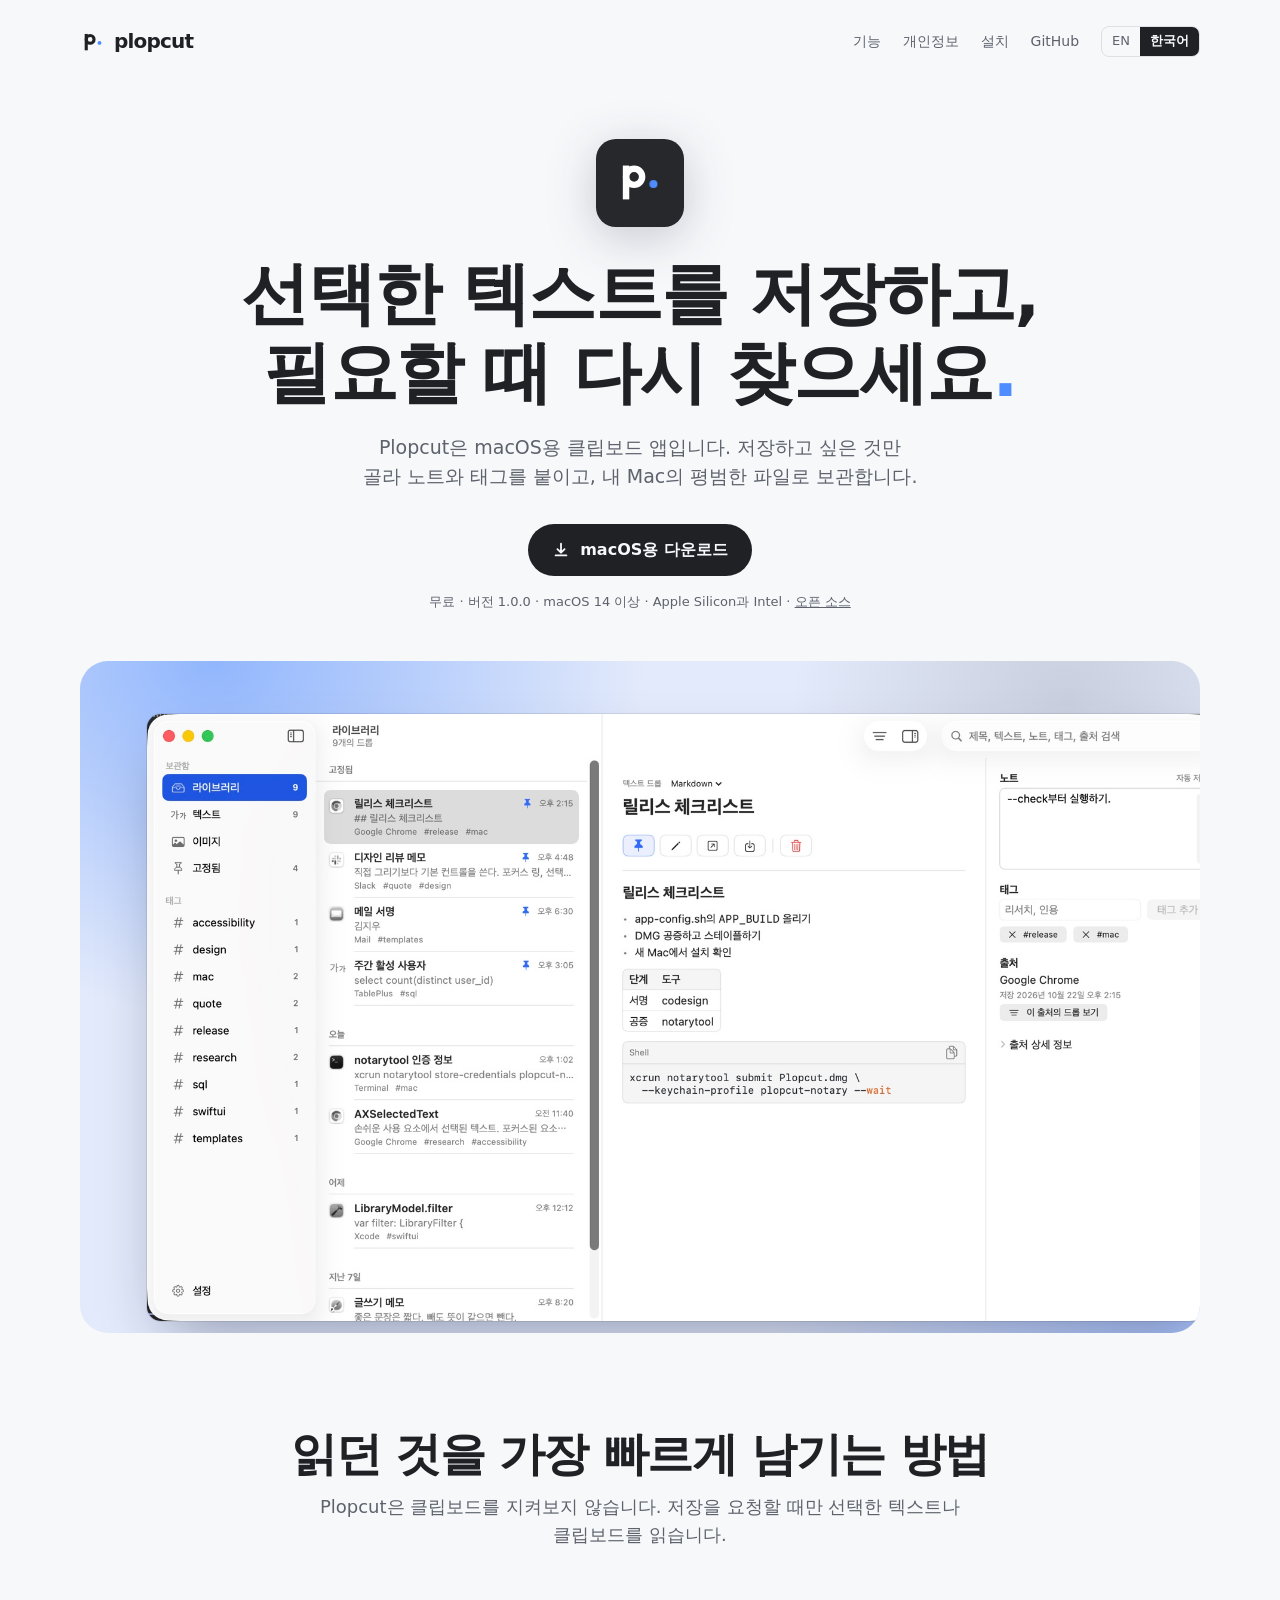
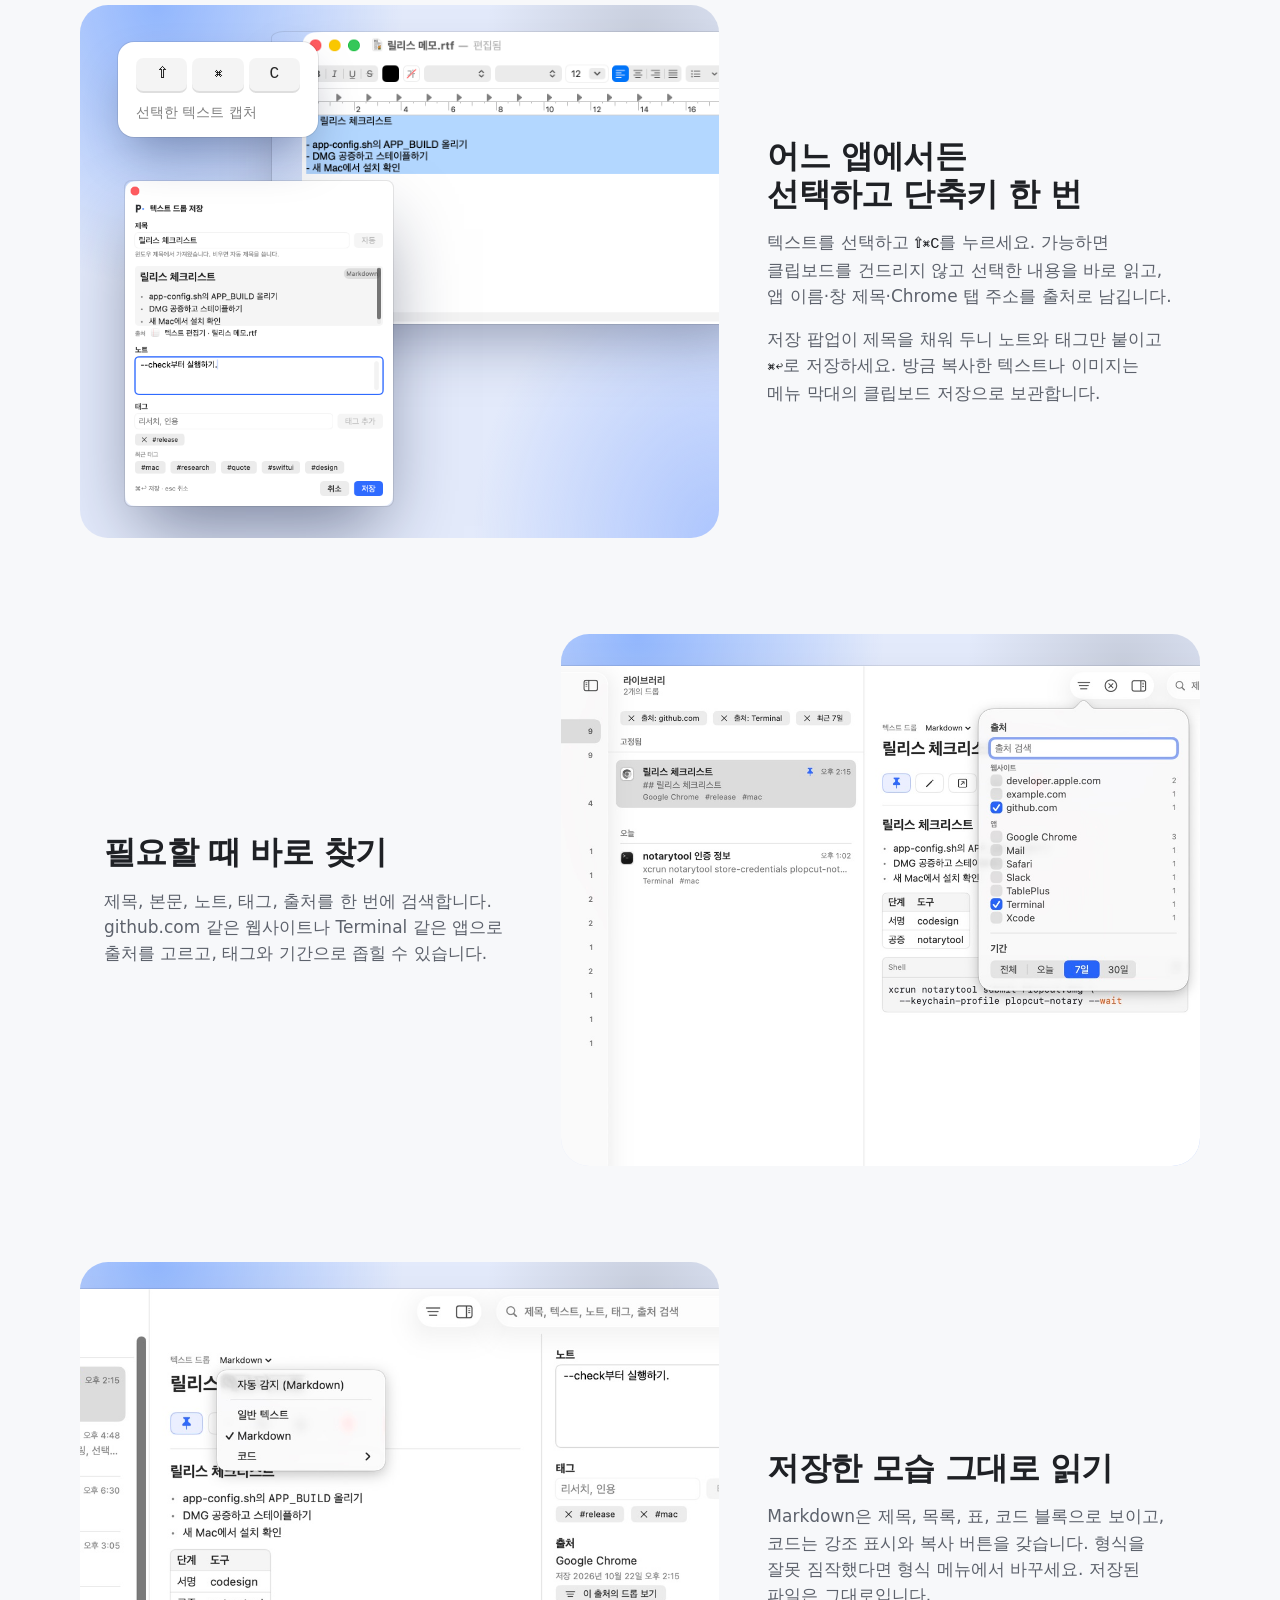
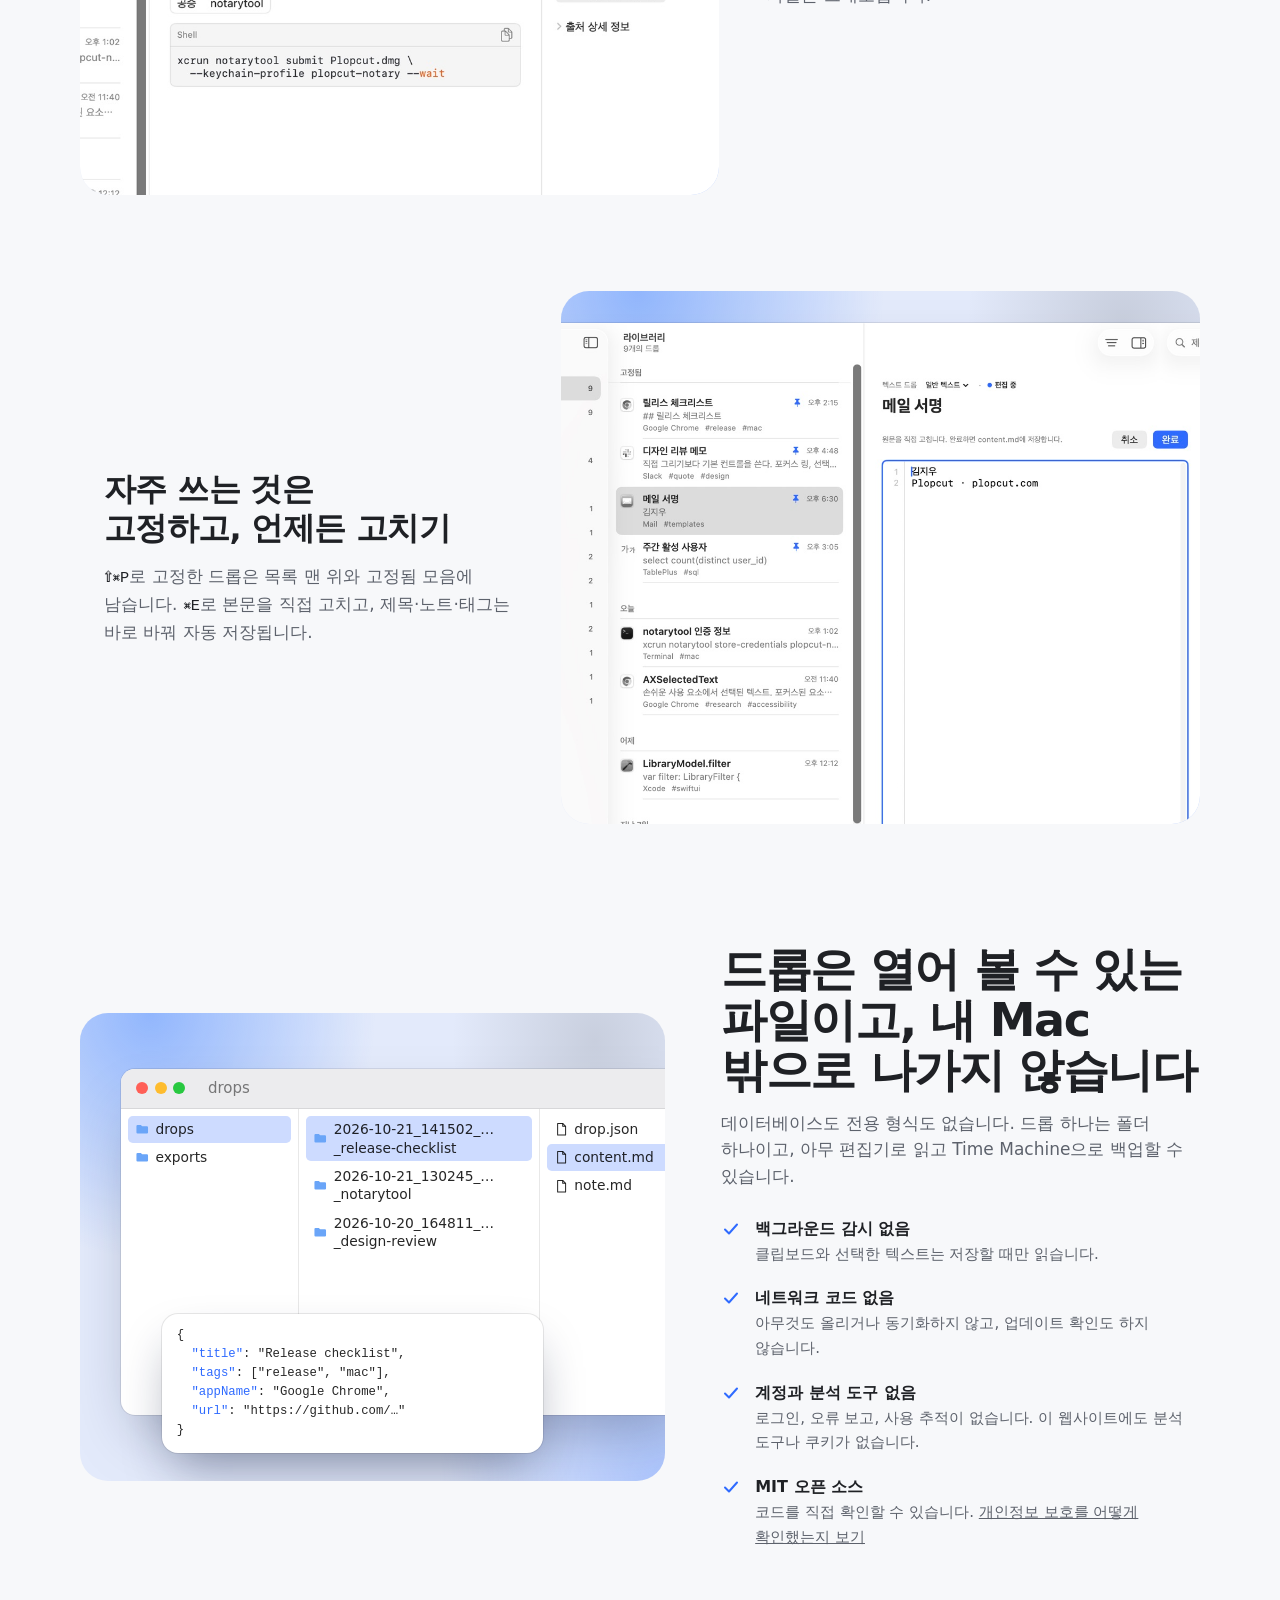
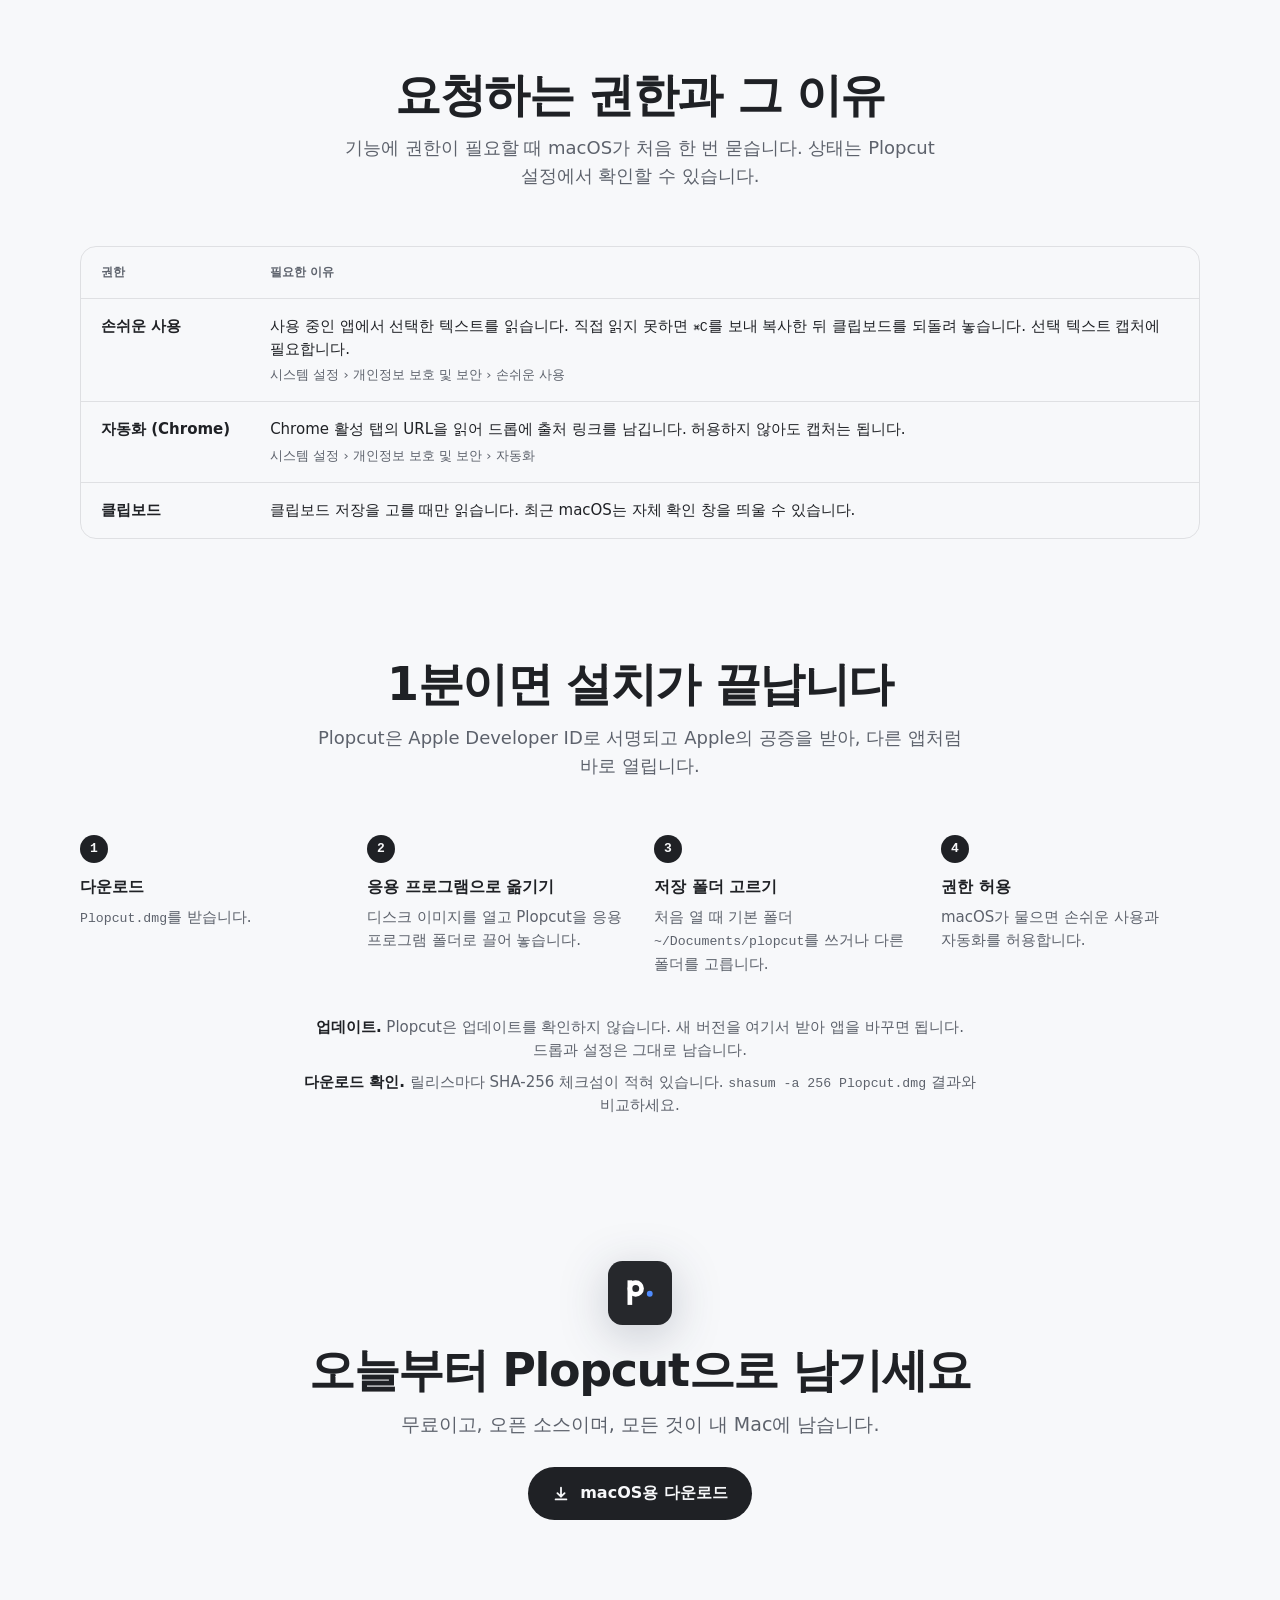
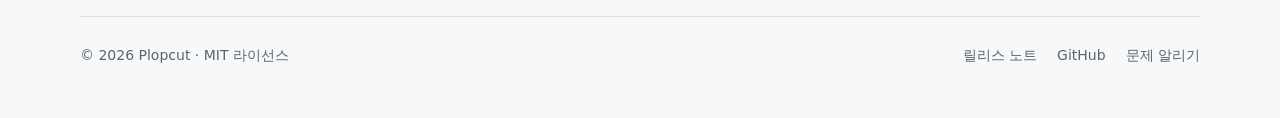
==== site/ko/index.html @ f56895b6 "feat: add the static download site in English and Korean (PLO-109) site/index.html (en) and site/ko/" ====
<!doctype html>
<html lang="ko">
<head>
<meta charset="utf-8">
<meta name="viewport" content="width=device-width, initial-scale=1, viewport-fit=cover">
<title>Plopcut — 선택한 텍스트를 저장하고, 필요할 때 다시 찾으세요</title>
<meta name="description" content="Plopcut은 macOS용 무료 오픈 소스 클립보드 앱입니다. 저장하고 싶은 것만 골라 노트와 태그를 붙이고, 내 Mac의 평범한 파일로 보관합니다.">
<meta name="color-scheme" content="light dark">
<link rel="canonical" href="https://plopcut.com/ko/">
<link rel="alternate" hreflang="en" href="https://plopcut.com/">
<link rel="alternate" hreflang="ko" href="https://plopcut.com/ko/">
<link rel="alternate" hreflang="x-default" href="https://plopcut.com/">
<link rel="icon" href="../assets/icon.svg" type="image/svg+xml">
<link rel="stylesheet" href="../assets/site.css">
</head>
<body>
<svg width="0" height="0" style="position:absolute" aria-hidden="true">
  <symbol id="mark" viewBox="0 0 100 100">
    <g transform="translate(-5 -6)">
      <path d="M23 25H35V88H23Z" fill="currentColor"/>
      <circle cx="44" cy="46" r="15" fill="none" stroke="currentColor" stroke-width="12"/>
      <circle cx="80" cy="59.5" r="7.5" fill="#4f8cff"/>
    </g>
  </symbol>
  <symbol id="mark-mono" viewBox="0 0 100 100">
    <g transform="translate(-5 -6)" fill="currentColor">
      <path d="M23 25H35V88H23Z"/>
      <circle cx="44" cy="46" r="15" fill="none" stroke="currentColor" stroke-width="12"/>
      <circle cx="80" cy="59.5" r="7.5"/>
    </g>
  </symbol>
  <symbol id="appicon" viewBox="0 0 100 100">
    <rect width="100" height="100" rx="22.5" fill="#26282c"/>
    <g transform="translate(19.5 18.6) scale(0.61) translate(-5 -6)">
      <path d="M23 25H35V88H23Z" fill="#fff"/>
      <circle cx="44" cy="46" r="15" fill="none" stroke="#fff" stroke-width="12"/>
      <circle cx="80" cy="59.5" r="7.5" fill="#4f8cff"/>
    </g>
  </symbol>
  <symbol id="check" viewBox="0 0 20 20"><path d="M4 10.5l4 4 8-9" fill="none" stroke="currentColor" stroke-width="2" stroke-linecap="round" stroke-linejoin="round"/></symbol>
  <symbol id="i-pin" viewBox="0 0 20 20"><path d="M7 2h6l-1 5 3 3H5l3-3-1-5zM10 10v8" fill="none" stroke="currentColor" stroke-width="1.7" stroke-linejoin="round" stroke-linecap="round"/></symbol>
  <symbol id="i-pin-fill" viewBox="0 0 20 20"><path d="M7 2h6l-1 5 3 3H5l3-3-1-5z" fill="currentColor"/><path d="M10 10v8" stroke="currentColor" stroke-width="1.7" stroke-linecap="round"/></symbol>
  <symbol id="i-pencil" viewBox="0 0 20 20"><path d="M13.5 3.5l3 3L7 16H4v-3z" fill="none" stroke="currentColor" stroke-width="1.6" stroke-linejoin="round"/></symbol>
  <symbol id="i-open" viewBox="0 0 20 20"><path d="M11 3h6v6M17 3l-8 8M14 12v4H4V6h4" fill="none" stroke="currentColor" stroke-width="1.6" stroke-linecap="round" stroke-linejoin="round"/></symbol>
  <symbol id="i-export" viewBox="0 0 20 20"><path d="M10 3v9M6 8l4 4 4-4M4 15h12" fill="none" stroke="currentColor" stroke-width="1.6" stroke-linecap="round" stroke-linejoin="round"/></symbol>
  <symbol id="i-trash" viewBox="0 0 20 20"><path d="M4 6h12M8 6V4h4v2M6 6l1 10h6l1-10" fill="none" stroke="currentColor" stroke-width="1.6" stroke-linecap="round" stroke-linejoin="round"/></symbol>
  <symbol id="i-folder" viewBox="0 0 20 20"><path d="M2 5.5A1.5 1.5 0 013.5 4H8l2 2h6.5A1.5 1.5 0 0118 7.5v7a1.5 1.5 0 01-1.5 1.5h-13A1.5 1.5 0 012 14.5z" fill="#6aa5f8"/></symbol>
  <symbol id="i-doc" viewBox="0 0 20 20"><path d="M5 2h7l4 4v12H5z" fill="none" stroke="currentColor" stroke-width="1.4" stroke-linejoin="round"/><path d="M12 2v4h4" fill="none" stroke="currentColor" stroke-width="1.4" stroke-linejoin="round"/></symbol>
</svg>

<div class="wrap">
  <header class="top">
    <a class="brand" href="#top" aria-label="Plopcut">
      <svg aria-hidden="true"><use href="#mark"/></svg>
      <span class="wordmark">plopcut</span>
    </a>
    <div class="nav">
      <a class="sec" href="#features">기능</a>
      <a class="sec" href="#privacy">개인정보</a>
      <a class="sec" href="#install">설치</a>
      <a href="https://github.com/chan-byeong/plopcut">GitHub</a>
      <nav class="lang" aria-label="언어"><a href="../" lang="en" hreflang="en">EN</a><a href="./" aria-current="page">한국어</a></nav>
    </div>
  </header>

  <main id="top">
    <div class="hero">
      <svg class="icon" viewBox="0 0 100 100" role="img" aria-label="Plopcut 앱 아이콘">
        <rect width="100" height="100" rx="22.5" fill="#26282c"/>
        <g transform="translate(19.5 18.6) scale(0.61) translate(-5 -6)">
          <path d="M23 25H35V88H23Z" fill="#fff"/>
          <circle cx="44" cy="46" r="15" fill="none" stroke="#fff" stroke-width="12"/>
          <circle class="dot" cx="80" cy="59.5" r="7.5" fill="#4f8cff"/>
        </g>
      </svg>
      <h1><span class="line">선택한 텍스트를 저장하고,</span><span class="line">필요할 때 다시 찾으세요<span class="dotmark">.</span></span></h1>
      <p class="lede">Plopcut은 macOS용 클립보드 앱입니다. 저장하고 싶은 것만 골라 노트와 태그를 붙이고, 내 Mac의 평범한 파일로 보관합니다.</p>
      <a class="btn" href="https://github.com/chan-byeong/plopcut/releases/latest/download/Plopcut.dmg">
        <svg viewBox="0 0 20 20" aria-hidden="true"><path d="M10 3v10m0 0l-4-4m4 4l4-4M4 16h12" fill="none" stroke="currentColor" stroke-width="2" stroke-linecap="round" stroke-linejoin="round"/></svg>
        <span>macOS용 다운로드</span>
      </a>
      <p class="meta">무료 · 버전 1.0.0 · macOS 14 이상 · Apple Silicon과 Intel · <a href="https://github.com/chan-byeong/plopcut">오픈 소스</a></p>
    </div>

    <div class="panel tall">
      <img class="shot hero-shot" src="../assets/img/lib-ko.jpg" alt="Plopcut 라이브러리 창: 사이드바의 모음과 태그, 고정된 드롭이 위에 있는 드롭 목록, 노트와 태그가 붙은 Markdown 드롭">
    </div>

    <section id="features">
      <div class="sec-head">
        <h2>읽던 것을 가장 빠르게 남기는 방법</h2>
        <p>Plopcut은 클립보드를 지켜보지 않습니다. 저장을 요청할 때만 선택한 텍스트나 클립보드를 읽습니다.</p>
      </div>

      <div class="feats">
        <article class="feat">
          <div class="panel media">
            <img class="shot s-textedit lone" src="../assets/img/textedit-ko.png" alt="텍스트 편집기에서 선택한 텍스트" loading="lazy" decoding="async">
            <img class="shot s-popup lone" src="../assets/img/popup-ko.png" alt="제목, Markdown 미리보기, 출처, 노트, 태그가 있는 텍스트 드롭 저장 팝업" loading="lazy" decoding="async">
            <div class="float f-keys" aria-hidden="true">
              <div class="keys"><span class="kbd">⇧</span><span class="kbd">⌘</span><span class="kbd">C</span></div>
              <span class="muted">선택한 텍스트 캡처</span>
            </div>
          </div>
          <div class="copy">
            <h3>어느 앱에서든 선택하고 단축키 한 번</h3>
            <p>텍스트를 선택하고 <kbd>⇧⌘C</kbd>를 누르세요. 가능하면 클립보드를 건드리지 않고 선택한 내용을 바로 읽고, 앱 이름·창 제목·Chrome 탭 주소를 출처로 남깁니다.</p>
            <p>저장 팝업이 제목을 채워 두니 노트와 태그만 붙이고 <kbd>⌘↩</kbd>로 저장하세요. 방금 복사한 텍스트나 이미지는 메뉴 막대의 클립보드 저장으로 보관합니다.</p>
          </div>
        </article>

        <article class="feat">
          <div class="panel media">
            <img class="shot s-filter" src="../assets/img/filter-ko.jpg" alt="github.com과 Terminal, 최근 7일로 걸러 낸 라이브러리와 열린 출처 필터" loading="lazy" decoding="async">
          </div>
          <div class="copy">
            <h3>필요할 때 바로 찾기</h3>
            <p>제목, 본문, 노트, 태그, 출처를 한 번에 검색합니다. github.com 같은 웹사이트나 Terminal 같은 앱으로 출처를 고르고, 태그와 기간으로 좁힐 수 있습니다.</p>
          </div>
        </article>

        <article class="feat">
          <div class="panel media">
            <img class="shot s-fmt" src="../assets/img/fmt-ko.jpg" alt="목록, 표, 코드 블록이 있는 Markdown 드롭과 열린 형식 메뉴" loading="lazy" decoding="async">
          </div>
          <div class="copy">
            <h3>저장한 모습 그대로 읽기</h3>
            <p>Markdown은 제목, 목록, 표, 코드 블록으로 보이고, 코드는 강조 표시와 복사 버튼을 갖습니다. 형식을 잘못 짐작했다면 형식 메뉴에서 바꾸세요. 저장된 파일은 그대로입니다.</p>
          </div>
        </article>

        <article class="feat">
          <div class="panel media">
            <img class="shot s-edit" src="../assets/img/edit-ko.jpg" alt="목록 맨 위의 고정된 드롭과 편집 중인 드롭" loading="lazy" decoding="async">
          </div>
          <div class="copy">
            <h3>자주 쓰는 것은 고정하고, 언제든 고치기</h3>
            <p><kbd>⇧⌘P</kbd>로 고정한 드롭은 목록 맨 위와 고정됨 모음에 남습니다. <kbd>⌘E</kbd>로 본문을 직접 고치고, 제목·노트·태그는 바로 바꿔 자동 저장됩니다.</p>
          </div>
        </article>
      </div>
    </section>

    <section id="privacy">
      <div class="split">
        <div class="panel square" role="img" aria-label="A drop folder in Finder with drop.json, content.md, and note.md">
          <div class="win finder">
            <div class="bar"><span class="lights"><i></i><i></i><i></i></span><span class="muted" style="margin-left:1em">drops</span></div>
            <div class="cols">
              <div><div class="f sel"><svg><use href="#i-folder"/></svg><span class="ell">drops</span></div><div class="f"><svg><use href="#i-folder"/></svg>exports</div></div>
              <div><div class="f sel"><svg><use href="#i-folder"/></svg><span class="ell">2026-10-21_141502_…_release-checklist</span></div><div class="f"><svg><use href="#i-folder"/></svg><span class="ell">2026-10-21_130245_…_notarytool</span></div><div class="f"><svg><use href="#i-folder"/></svg><span class="ell">2026-10-20_164811_…_design-review</span></div></div>
              <div><div class="f"><svg><use href="#i-doc"/></svg>drop.json</div><div class="f sel"><svg><use href="#i-doc"/></svg>content.md</div><div class="f"><svg><use href="#i-doc"/></svg>note.md</div></div>
            </div>
          </div>
          <div class="float f-json">{
  <span class="j-k">"title"</span>: "Release checklist",
  <span class="j-k">"tags"</span>: ["release", "mac"],
  <span class="j-k">"appName"</span>: "Google Chrome",
  <span class="j-k">"url"</span>: "https://github.com/…"
}</div>
        </div>
        <div>
          <h2>드롭은 열어 볼 수 있는 파일이고, 내 Mac 밖으로 나가지 않습니다</h2>
          <p style="color:var(--muted);margin:0;font-size:17px">데이터베이스도 전용 형식도 없습니다. 드롭 하나는 폴더 하나이고, 아무 편집기로 읽고 Time Machine으로 백업할 수 있습니다.</p>
          <ul class="checks">
            <li><svg aria-hidden="true"><use href="#check"/></svg><div><b>백그라운드 감시 없음</b><span>클립보드와 선택한 텍스트는 저장할 때만 읽습니다.</span></div></li>
            <li><svg aria-hidden="true"><use href="#check"/></svg><div><b>네트워크 코드 없음</b><span>아무것도 올리거나 동기화하지 않고, 업데이트 확인도 하지 않습니다.</span></div></li>
            <li><svg aria-hidden="true"><use href="#check"/></svg><div><b>계정과 분석 도구 없음</b><span>로그인, 오류 보고, 사용 추적이 없습니다. 이 웹사이트에도 분석 도구나 쿠키가 없습니다.</span></div></li>
            <li><svg aria-hidden="true"><use href="#check"/></svg><div><b>MIT 오픈 소스</b><span>코드를 직접 확인할 수 있습니다. <a href="https://github.com/chan-byeong/plopcut/blob/swift/main/docs/privacy.md">개인정보 보호를 어떻게 확인했는지 보기</a></span></div></li>
          </ul>
        </div>
      </div>
    </section>

    <section id="permissions">
      <div class="sec-head">
        <h2>요청하는 권한과 그 이유</h2>
        <p>기능에 권한이 필요할 때 macOS가 처음 한 번 묻습니다. 상태는 Plopcut 설정에서 확인할 수 있습니다.</p>
      </div>
      <div class="table-wrap">
        <table>
          <thead><tr><th>권한</th><th>필요한 이유</th></tr></thead>
          <tbody>
            <tr><td>손쉬운 사용</td><td><span>사용 중인 앱에서 선택한 텍스트를 읽습니다. 직접 읽지 못하면 <code>⌘C</code>를 보내 복사한 뒤 클립보드를 되돌려 놓습니다. 선택 텍스트 캡처에 필요합니다.</span><div class="where">시스템 설정 › 개인정보 보호 및 보안 › 손쉬운 사용</div></td></tr>
            <tr><td>자동화 (Chrome)</td><td><span>Chrome 활성 탭의 URL을 읽어 드롭에 출처 링크를 남깁니다. 허용하지 않아도 캡처는 됩니다.</span><div class="where">시스템 설정 › 개인정보 보호 및 보안 › 자동화</div></td></tr>
            <tr><td>클립보드</td><td>클립보드 저장을 고를 때만 읽습니다. 최근 macOS는 자체 확인 창을 띄울 수 있습니다.</td></tr>
          </tbody>
        </table>
      </div>
    </section>

    <section id="install">
      <div class="sec-head">
        <h2>1분이면 설치가 끝납니다</h2>
        <p>Plopcut은 Apple Developer ID로 서명되고 Apple의 공증을 받아, 다른 앱처럼 바로 열립니다.</p>
      </div>
      <ol class="steps">
        <li><b>다운로드</b><span><code>Plopcut.dmg</code>를 받습니다.</span></li>
        <li><b>응용 프로그램으로 옮기기</b><span>디스크 이미지를 열고 Plopcut을 응용 프로그램 폴더로 끌어 놓습니다.</span></li>
        <li><b>저장 폴더 고르기</b><span>처음 열 때 기본 폴더 <code>~/Documents/plopcut</code>를 쓰거나 다른 폴더를 고릅니다.</span></li>
        <li><b>권한 허용</b><span>macOS가 물으면 손쉬운 사용과 자동화를 허용합니다.</span></li>
      </ol>
      <div class="note">
        <div><b>업데이트.</b> <span>Plopcut은 업데이트를 확인하지 않습니다. 새 버전을 여기서 받아 앱을 바꾸면 됩니다. 드롭과 설정은 그대로 남습니다.</span></div>
        <div><b>다운로드 확인.</b> <span>릴리스마다 SHA-256 체크섬이 적혀 있습니다. <code>shasum -a 256 Plopcut.dmg</code> 결과와 비교하세요.</span></div>
      </div>
    </section>

    <div class="closing">
      <svg class="icon" aria-hidden="true"><use href="#appicon"/></svg>
      <h2>오늘부터 Plopcut으로 남기세요</h2>
      <p class="lede" style="margin-bottom:28px">무료이고, 오픈 소스이며, 모든 것이 내 Mac에 남습니다.</p>
      <a class="btn" href="https://github.com/chan-byeong/plopcut/releases/latest/download/Plopcut.dmg">
        <svg viewBox="0 0 20 20" aria-hidden="true"><path d="M10 3v10m0 0l-4-4m4 4l4-4M4 16h12" fill="none" stroke="currentColor" stroke-width="2" stroke-linecap="round" stroke-linejoin="round"/></svg>
        <span>macOS용 다운로드</span>
      </a>
    </div>
  </main>

  <footer>
    <div class="row2">
      <span>© 2026 Plopcut · <span>MIT 라이선스</span></span>
      <nav>
        <a href="https://github.com/chan-byeong/plopcut/releases">릴리스 노트</a>
        <a href="https://github.com/chan-byeong/plopcut">GitHub</a>
        <a href="https://github.com/chan-byeong/plopcut/issues">문제 알리기</a>
      </nav>
    </div>
  </footer>
</div>
</body>
</html>
---- site/assets/site.css ----
/* Layout: centered hero over a full Library window; then feature blocks in the Codex pattern
   (heading + short copy, then a wide gradient panel with a cropped UI and one floating card). */
:root {
  --bg: #f7f8fa;
  --ink: #1f2125;
  --muted: #5d626c;
  --line: rgba(31, 33, 37, 0.11);
  --accent: #2f6bff;
  --on-accent: #ffffff;
  --dot: #4f8cff;
  /* gradient panels */
  --panel: #e3eafb;
  --g1: rgba(79, 140, 255, 0.55);
  --g2: rgba(150, 182, 255, 0.7);
  --g3: rgba(38, 40, 44, 0.14);
  /* app UI inside panels (macOS light) */
  --win: #ffffff;
  --win-side: #f2f3f5;
  --win-bar: #ececee;
  --win-line: rgba(0, 0, 0, 0.09);
  --ui-ink: rgba(0, 0, 0, 0.85);
  --ui-muted: rgba(0, 0, 0, 0.5);
  --well: rgba(0, 0, 0, 0.045);
  --hl: rgba(47, 107, 255, 0.24);
  --font: -apple-system, BlinkMacSystemFont, "SF Pro Text", "Apple SD Gothic Neo", system-ui, sans-serif;
  --mono: ui-monospace, "SF Mono", Menlo, monospace;
}
@media (prefers-color-scheme: dark) {
  :root:not([data-theme="light"]) {
    --bg: #111215; --ink: #f2f3f5; --muted: #9ba0aa; --line: rgba(255, 255, 255, 0.1);
    --accent: #4f8cff; --on-accent: #0c1424; --dot: #4f8cff;
    --panel: #151a24; --g1: rgba(47, 107, 255, 0.5); --g2: rgba(79, 140, 255, 0.22); --g3: rgba(255, 255, 255, 0.05);
    --win: #232529; --win-side: #1c1e21; --win-bar: #2a2c30; --win-line: rgba(255, 255, 255, 0.09);
    --ui-ink: rgba(255, 255, 255, 0.88); --ui-muted: rgba(255, 255, 255, 0.52); --well: rgba(255, 255, 255, 0.05); --hl: rgba(79, 140, 255, 0.35);
    color-scheme: dark;
  }
}
:root[data-theme="dark"] {
  --bg: #111215; --ink: #f2f3f5; --muted: #9ba0aa; --line: rgba(255, 255, 255, 0.1);
  --accent: #4f8cff; --on-accent: #0c1424; --dot: #4f8cff;
  --panel: #151a24; --g1: rgba(47, 107, 255, 0.5); --g2: rgba(79, 140, 255, 0.22); --g3: rgba(255, 255, 255, 0.05);
  --win: #232529; --win-side: #1c1e21; --win-bar: #2a2c30; --win-line: rgba(255, 255, 255, 0.09);
  --ui-ink: rgba(255, 255, 255, 0.88); --ui-muted: rgba(255, 255, 255, 0.52); --well: rgba(255, 255, 255, 0.05); --hl: rgba(79, 140, 255, 0.35);
  color-scheme: dark;
}

body { background: var(--bg); color: var(--ink); font-family: var(--font); font-size: 16px; line-height: 1.55; -webkit-font-smoothing: antialiased; }
:root:lang(ko) body { word-break: keep-all; }
a { color: inherit; }
:focus-visible { outline: 2px solid var(--accent); outline-offset: 2px; border-radius: 4px; }
.wrap {
  max-width: 1120px; margin: 0 auto;
  padding-left: max(16px, env(safe-area-inset-left, 0px));
  padding-right: max(16px, env(safe-area-inset-right, 0px));
}

/* Header */
.top { display: flex; align-items: center; justify-content: space-between; gap: 16px; padding-block: 18px; }
.brand { display: flex; align-items: center; gap: 8px; text-decoration: none; }
.brand svg { width: 26px; height: 26px; color: var(--ink); }
.wordmark { font-weight: 600; font-size: 20px; letter-spacing: -0.04em; }
.nav { display: flex; align-items: center; gap: 22px; font-size: 14px; color: var(--muted); }
.nav a { text-decoration: none; }
.nav a:hover { color: var(--ink); }
.lang { display: flex; border: 1px solid var(--line); border-radius: 8px; overflow: hidden; }
.lang a { font-size: 13px; color: var(--muted); padding: 4px 10px; }
.lang a[aria-current="page"] { background: var(--ink); color: var(--bg); font-weight: 600; }
@media (max-width: 720px) { .nav .sec { display: none; } }

/* Hero */
.hero { text-align: center; padding-block: 64px 48px; display: grid; justify-items: center; }
.icon { width: 88px; height: 88px; margin-bottom: 28px; filter: drop-shadow(0 10px 24px rgba(20, 30, 60, 0.22)); }
.icon .dot { animation: drop 460ms cubic-bezier(.3, 1.45, .5, 1) 300ms both; transform-box: fill-box; transform-origin: center; }
@keyframes drop { from { transform: translateY(-280%); } to { transform: none; } }
@media (prefers-reduced-motion: reduce) { .icon .dot { animation: none; } }
h1 { font-size: clamp(36px, 6vw, 68px); line-height: 1.06; letter-spacing: -0.035em; font-weight: 700; margin: 0 0 20px; }
h1 .line { display: block; }
:root:lang(ko) h1 { letter-spacing: -0.025em; line-height: 1.16; }
h1 .dotmark { color: var(--dot); }
.lede { font-size: 19px; color: var(--muted); max-width: 32em; margin: 0 0 32px; text-wrap: balance; }
.btn {
  display: inline-flex; align-items: center; gap: 10px; text-decoration: none;
  background: var(--ink); color: var(--bg); font-weight: 600; font-size: 16px; padding: 14px 24px; border-radius: 999px;
}
.btn:hover { opacity: 0.88; }
.btn svg { width: 18px; height: 18px; }
.meta { margin: 16px 0 0; font-size: 13px; color: var(--muted); font-variant-numeric: tabular-nums; }
.meta a { color: var(--muted); }

/* Gradient panel that frames each UI crop */
.panel {
  position: relative; overflow: hidden; border-radius: 28px; aspect-ratio: 16 / 9; width: 100%;
  background-color: var(--panel);
  background-image:
    radial-gradient(55% 75% at 12% 0%, var(--g1), transparent 70%),
    radial-gradient(55% 80% at 100% 100%, var(--g2), transparent 70%),
    radial-gradient(35% 55% at 88% 6%, var(--g3), transparent 70%);
  font-size: clamp(11px, 1.35vw, 15px); line-height: 1.35; color: var(--ui-ink); text-align: left;
}
.panel.tall { aspect-ratio: 16 / 9.6; }
.win {
  position: absolute; background: var(--win); border-radius: 14px; overflow: hidden;
  box-shadow: 0 0 0 1px var(--win-line), 0 30px 60px -20px rgba(15, 25, 60, 0.35);
}
.float {
  position: absolute; background: var(--win); border-radius: 16px; padding: 1.1em 1.25em;
  box-shadow: 0 0 0 1px var(--win-line), 0 24px 50px -12px rgba(15, 25, 60, 0.4);
}
.bar { display: flex; align-items: center; gap: 0.5em; height: 2.6em; padding: 0 1em; background: var(--win-bar); border-bottom: 1px solid var(--win-line); }
.lights { display: flex; gap: 0.45em; }
.lights i { width: 0.8em; height: 0.8em; border-radius: 50%; background: #ff5f57; }
.lights i:nth-child(2) { background: #febc2e; }
.lights i:nth-child(3) { background: #28c840; }
.muted { color: var(--ui-muted); }
.mono { font-family: var(--mono); }
.kbd { display: inline-grid; place-items: center; min-width: 2.2em; height: 2.2em; padding: 0 0.5em; border-radius: 0.45em; background: var(--well); box-shadow: inset 0 -2px 0 var(--win-line); font-family: var(--mono); font-weight: 500; font-size: 1.15em; }
:root[data-theme="dark"] .ell { white-space: nowrap; overflow: hidden; text-overflow: ellipsis; }

/* Real screenshots inside the panels. Region captures keep a sliver of desktop at the window corners,
   so the image gets the window's own corner radius. */
.shot { position: absolute; display: block; max-width: none; height: auto; border-radius: 1.3% / 2.3%;
  box-shadow: 0 0 0 1px var(--win-line), 0 30px 60px -20px rgba(15, 25, 60, 0.4); }
.shot.lone { border-radius: 2.4% / 2%; }
.hero-shot { left: 6%; top: 8%; width: 96%; }

/* Sections */
section { padding-block: 96px 24px; }
.sec-head { text-align: center; display: grid; justify-items: center; margin-bottom: 56px; }
h2 { font-size: clamp(30px, 4vw, 46px); line-height: 1.1; letter-spacing: -0.03em; margin: 0 0 14px; text-wrap: balance; }
.sec-head p { color: var(--muted); max-width: 36em; margin: 0; font-size: 18px; }

/* Feature rows alternate image | text and text | image. */
.feats { display: grid; gap: 96px; }
.feat { display: grid; grid-template-columns: minmax(0, 7fr) minmax(0, 5fr); gap: 24px; align-items: center; }
.feat:nth-child(even) { grid-template-columns: minmax(0, 5fr) minmax(0, 7fr); }
.feat:nth-child(even) .media { order: 2; }
.feat .copy { display: grid; gap: 16px; padding-inline: 24px; }
.feat h3 { font-size: clamp(24px, 2.6vw, 32px); line-height: 1.2; letter-spacing: -0.02em; margin: 0; text-wrap: balance; }
.feat p { margin: 0; color: var(--muted); font-size: 17px; }
.feat p kbd { font-family: var(--mono); font-size: 0.9em; color: var(--ink); }
.media { aspect-ratio: 6 / 5; }
.f-keys { left: 6%; top: 7%; display: grid; gap: 0.7em; justify-items: start; font-size: clamp(11px, 1.2vw, 14px); }
.f-keys .keys { display: flex; gap: 0.35em; }
.s-textedit { left: 30%; top: 5%; width: 78%; }
.s-popup { left: 7%; top: 33%; width: 42%; box-shadow: 0 0 0 1px var(--win-line), 0 34px 70px -14px rgba(15, 25, 60, 0.5); }
.s-filter { left: -16%; top: 6%; width: 150%; }
.s-fmt { left: -62%; top: 5%; width: 172%; }
.s-edit { left: -16%; top: 6%; width: 150%; }

/* Files + privacy */
.split { display: grid; grid-template-columns: minmax(0, 1.1fr) minmax(0, 0.9fr); gap: 56px; align-items: center; }
.panel.square { aspect-ratio: 5 / 4; }
.finder { left: 7%; top: 12%; right: -6%; bottom: 14%; display: grid; grid-template-rows: auto 1fr; }
.cols { display: grid; grid-template-columns: 1fr 1.35fr 0.9fr; font-size: 0.92em; min-height: 0; }
.cols > div { border-right: 1px solid var(--win-line); padding: 0.5em; display: grid; gap: 0.1em; align-content: start; min-width: 0; }
.cols .f { padding: 0.3em 0.5em; border-radius: 0.35em; display: flex; gap: 0.45em; align-items: center; }
.cols .f.sel { background: var(--hl); }
.cols svg { width: 1.05em; height: 1.05em; flex: none; }
.f-json { left: 14%; bottom: 6%; width: 60%; font-family: var(--mono); font-size: 0.82em; line-height: 1.55; white-space: pre; padding: 1em 1.2em; overflow: hidden; }
.j-k { color: var(--accent); }
.checks { list-style: none; margin: 28px 0 0; padding: 0; display: grid; gap: 20px; }
.checks li { display: grid; grid-template-columns: 22px 1fr; gap: 12px; }
.checks svg { width: 20px; height: 20px; margin-top: 2px; color: var(--accent); }
.checks b { display: block; }
.checks span { color: var(--muted); font-size: 15px; }
.split h2 { text-align: left; }

/* Permissions + install */
.table-wrap { overflow-x: auto; border: 1px solid var(--line); border-radius: 16px; }
table { border-collapse: collapse; width: 100%; min-width: 620px; font-size: 15px; }
th, td { text-align: left; vertical-align: top; padding: 16px 20px; border-bottom: 1px solid var(--line); }
tr:last-child td { border-bottom: 0; }
th { font-size: 12px; font-weight: 600; color: var(--muted); }
td:first-child { font-weight: 600; white-space: nowrap; }
td .where { font-size: 13px; color: var(--muted); margin-top: 4px; }
td code, .steps code, .note code { font-family: var(--mono); font-size: 0.88em; }
.steps { counter-reset: s; list-style: none; padding: 0; margin: 0; display: grid; grid-template-columns: repeat(4, minmax(0, 1fr)); gap: 28px; }
.steps li { counter-increment: s; display: grid; gap: 6px; align-content: start; }
.steps li::before { content: counter(s); font-family: var(--mono); font-size: 13px; font-weight: 600; width: 28px; height: 28px; border-radius: 50%; display: grid; place-items: center; background: var(--ink); color: var(--bg); margin-bottom: 6px; }
.steps span { color: var(--muted); font-size: 15px; }
.note { margin: 40px auto 0; display: grid; gap: 8px; color: var(--muted); font-size: 15px; max-width: 46em; text-align: center; }
.note b { color: var(--ink); }

.closing { text-align: center; padding-block: 120px 96px; display: grid; justify-items: center; }
.closing svg.icon { width: 64px; height: 64px; margin-bottom: 20px; }

footer { border-top: 1px solid var(--line); padding-block: 28px 44px; font-size: 14px; color: var(--muted); }
footer .row2 { display: flex; flex-wrap: wrap; justify-content: space-between; gap: 16px; align-items: center; }
footer nav { display: flex; flex-wrap: wrap; gap: 8px 20px; }
footer a { text-decoration: none; }
footer a:hover { color: var(--ink); text-decoration: underline; }

@media (max-width: 880px) {
  .feat, .feat:nth-child(even), .split { grid-template-columns: 1fr; }
  .feat:nth-child(even) .media { order: 0; }
  .feat { gap: 8px; }
  .feat .copy { padding-inline: 4px; }
  .split { gap: 32px; }
  .steps { grid-template-columns: repeat(2, minmax(0, 1fr)); }
}
@media (max-width: 640px) {
  .hero { padding-block: 32px 32px; }
  section { padding-block: 72px 16px; }
  .feats { gap: 64px; }
  .panel, .panel.tall, .panel.square { border-radius: 20px; font-size: 12px; }
  .panel.tall { aspect-ratio: 4 / 3; }
  .hero-shot { left: 5%; width: 150%; }
  .media { aspect-ratio: 1 / 1; }
  .s-textedit { left: 18%; width: 100%; }
  .s-popup { left: 5%; top: 30%; width: 58%; }
  .f-keys { display: none; }
  .finder { right: -45%; }
  .f-json { left: 8%; width: 84%; }
  .steps { grid-template-columns: 1fr; }
}
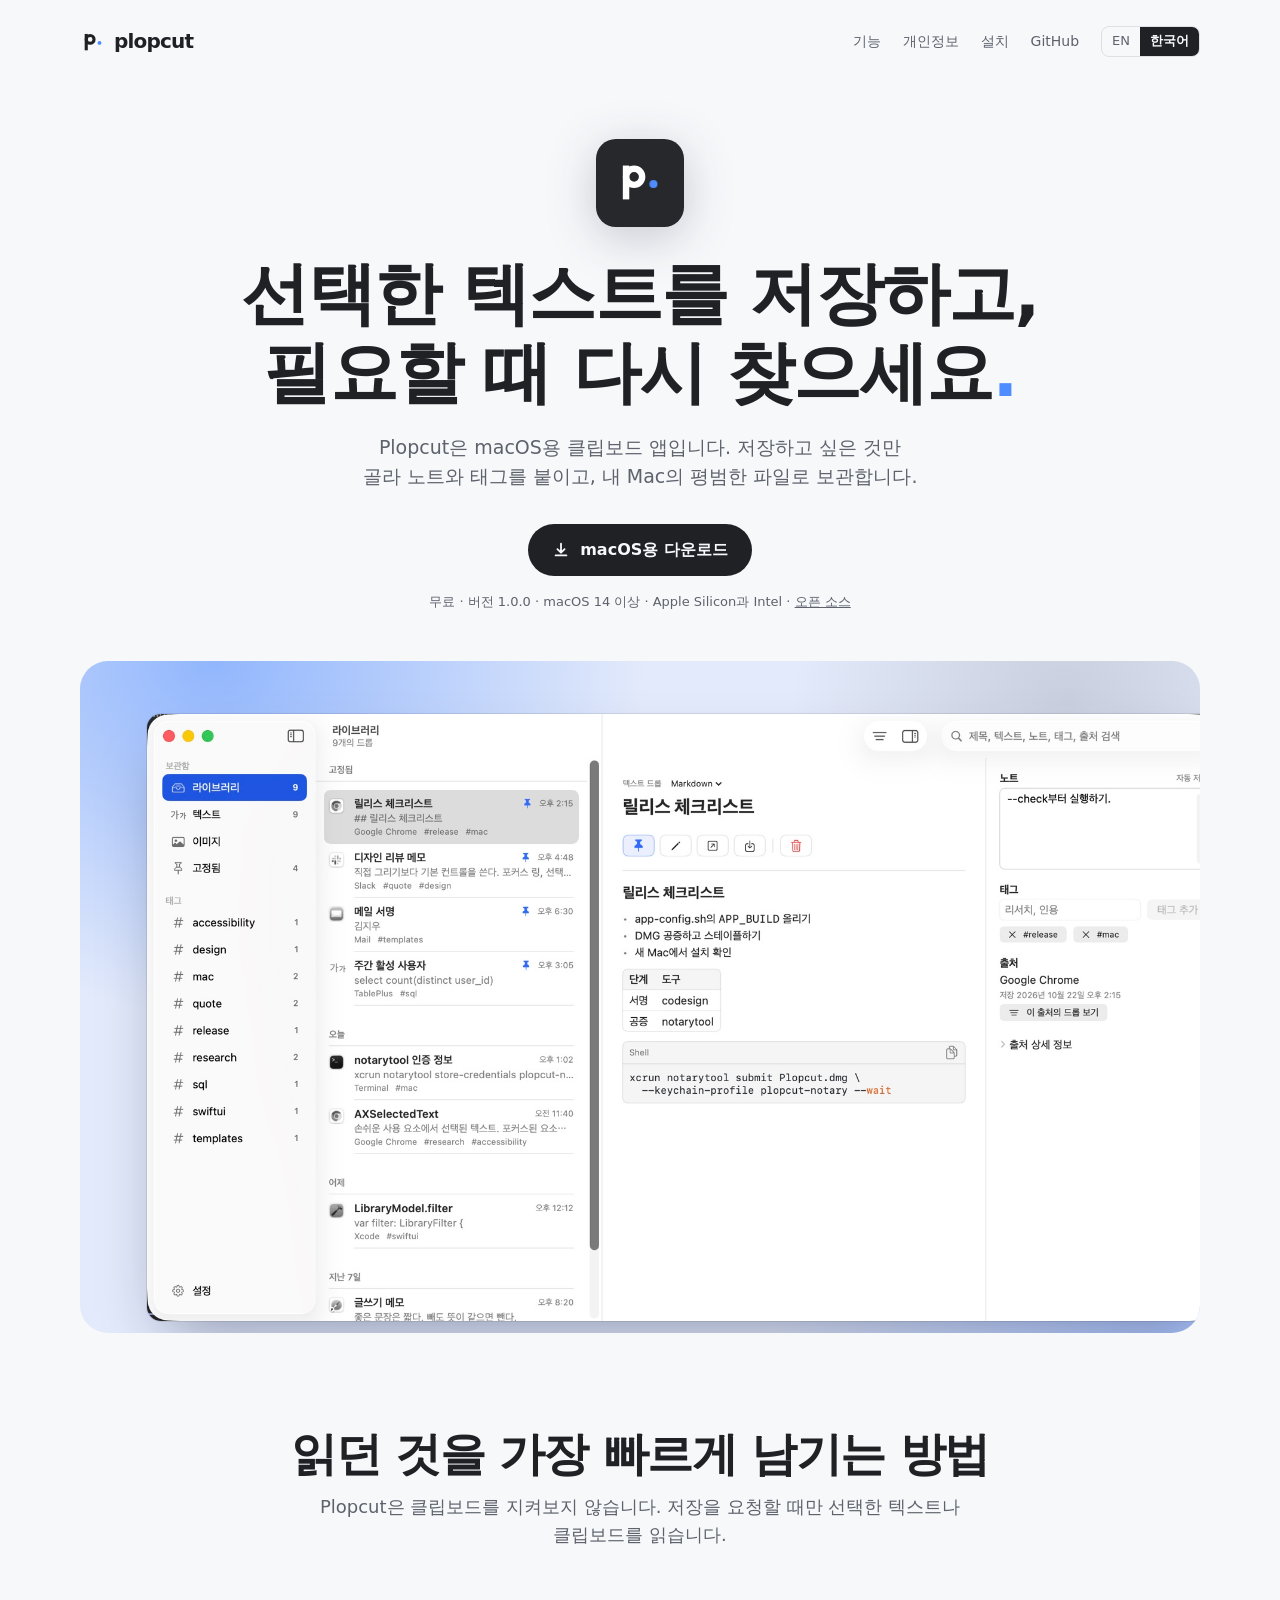
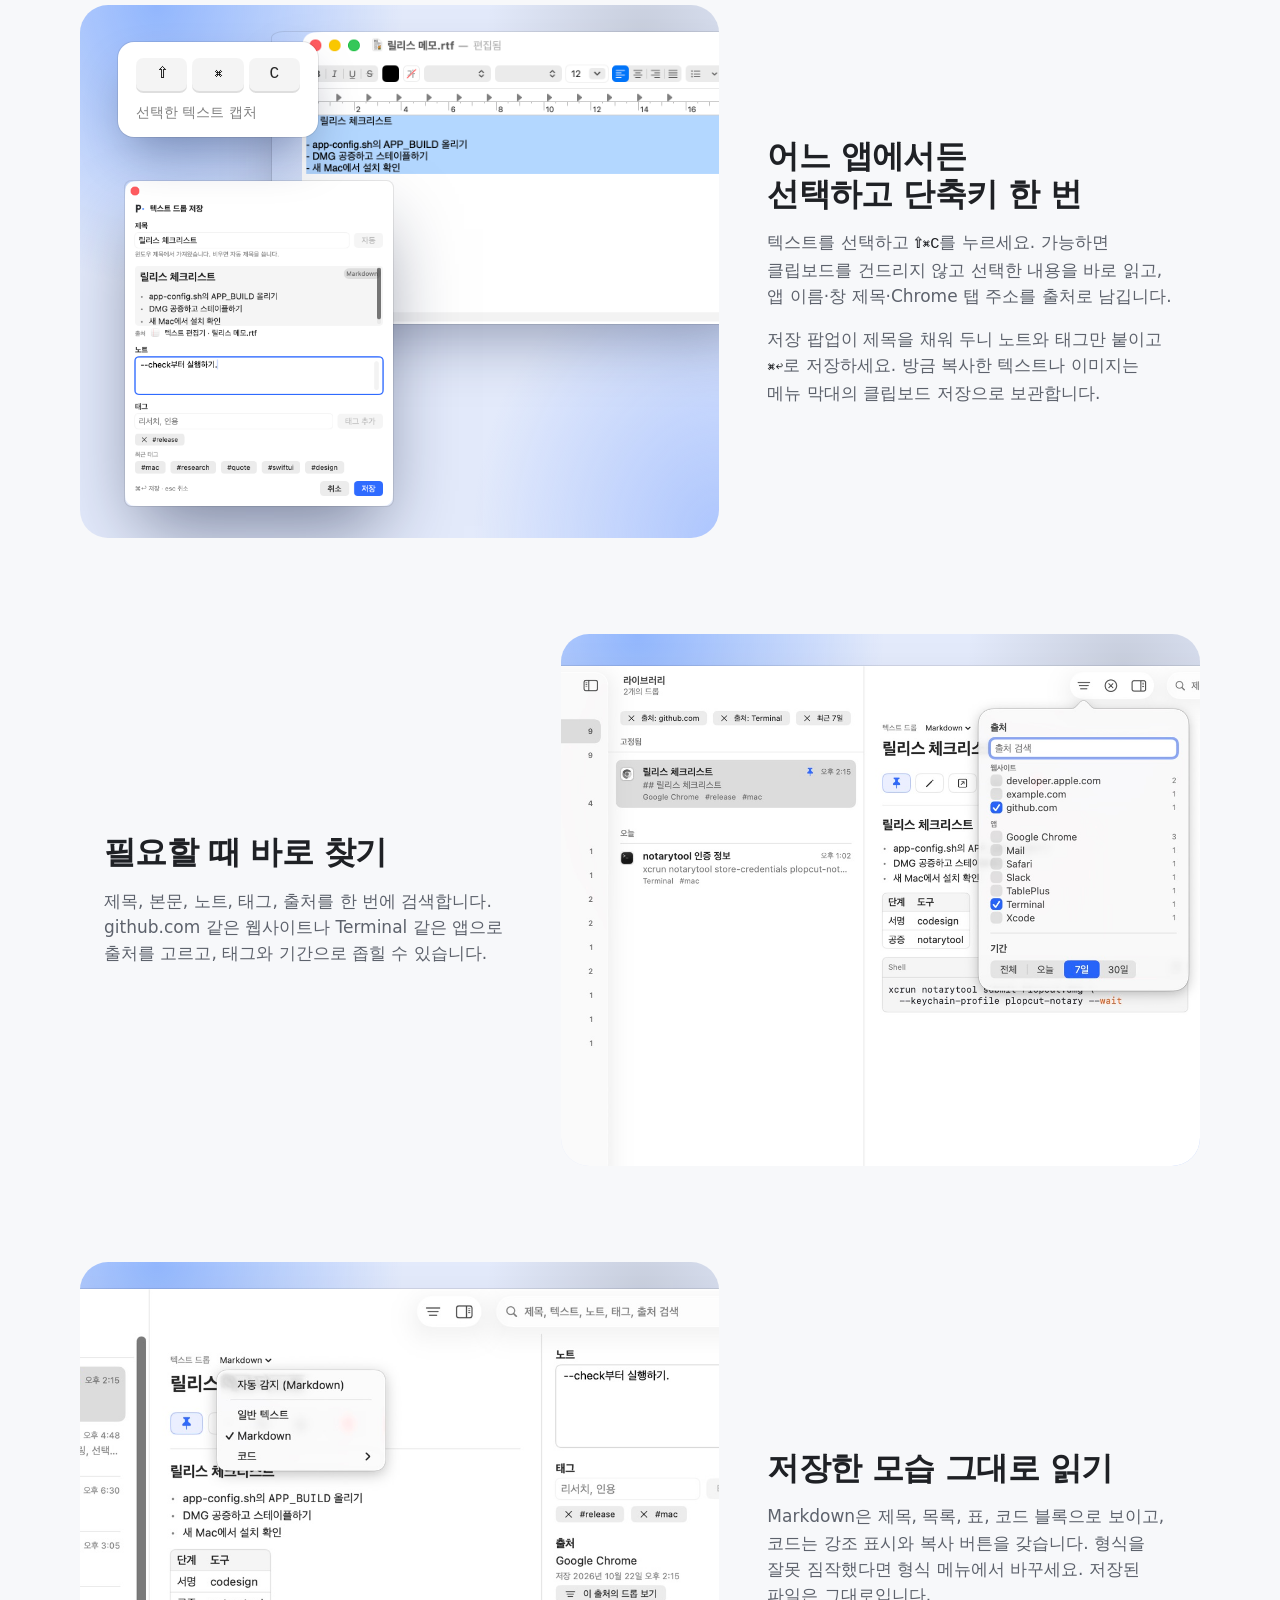
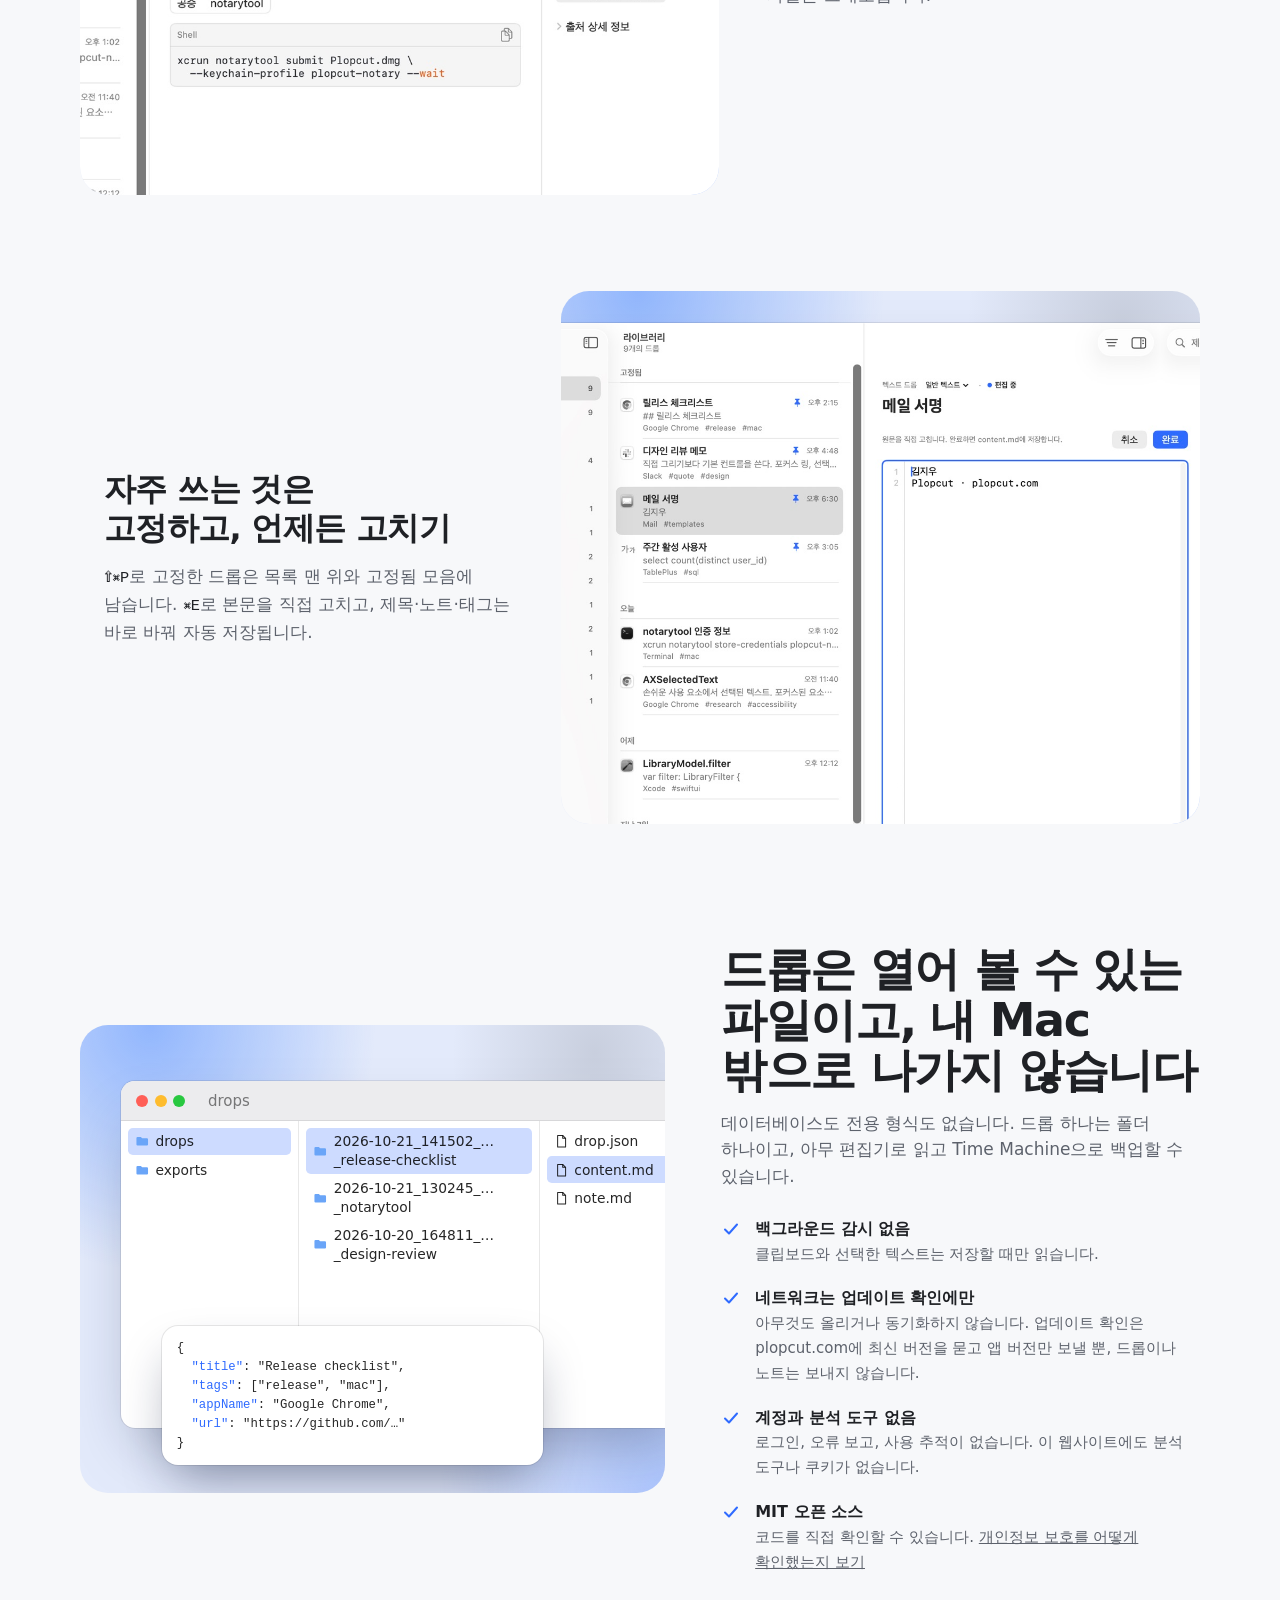
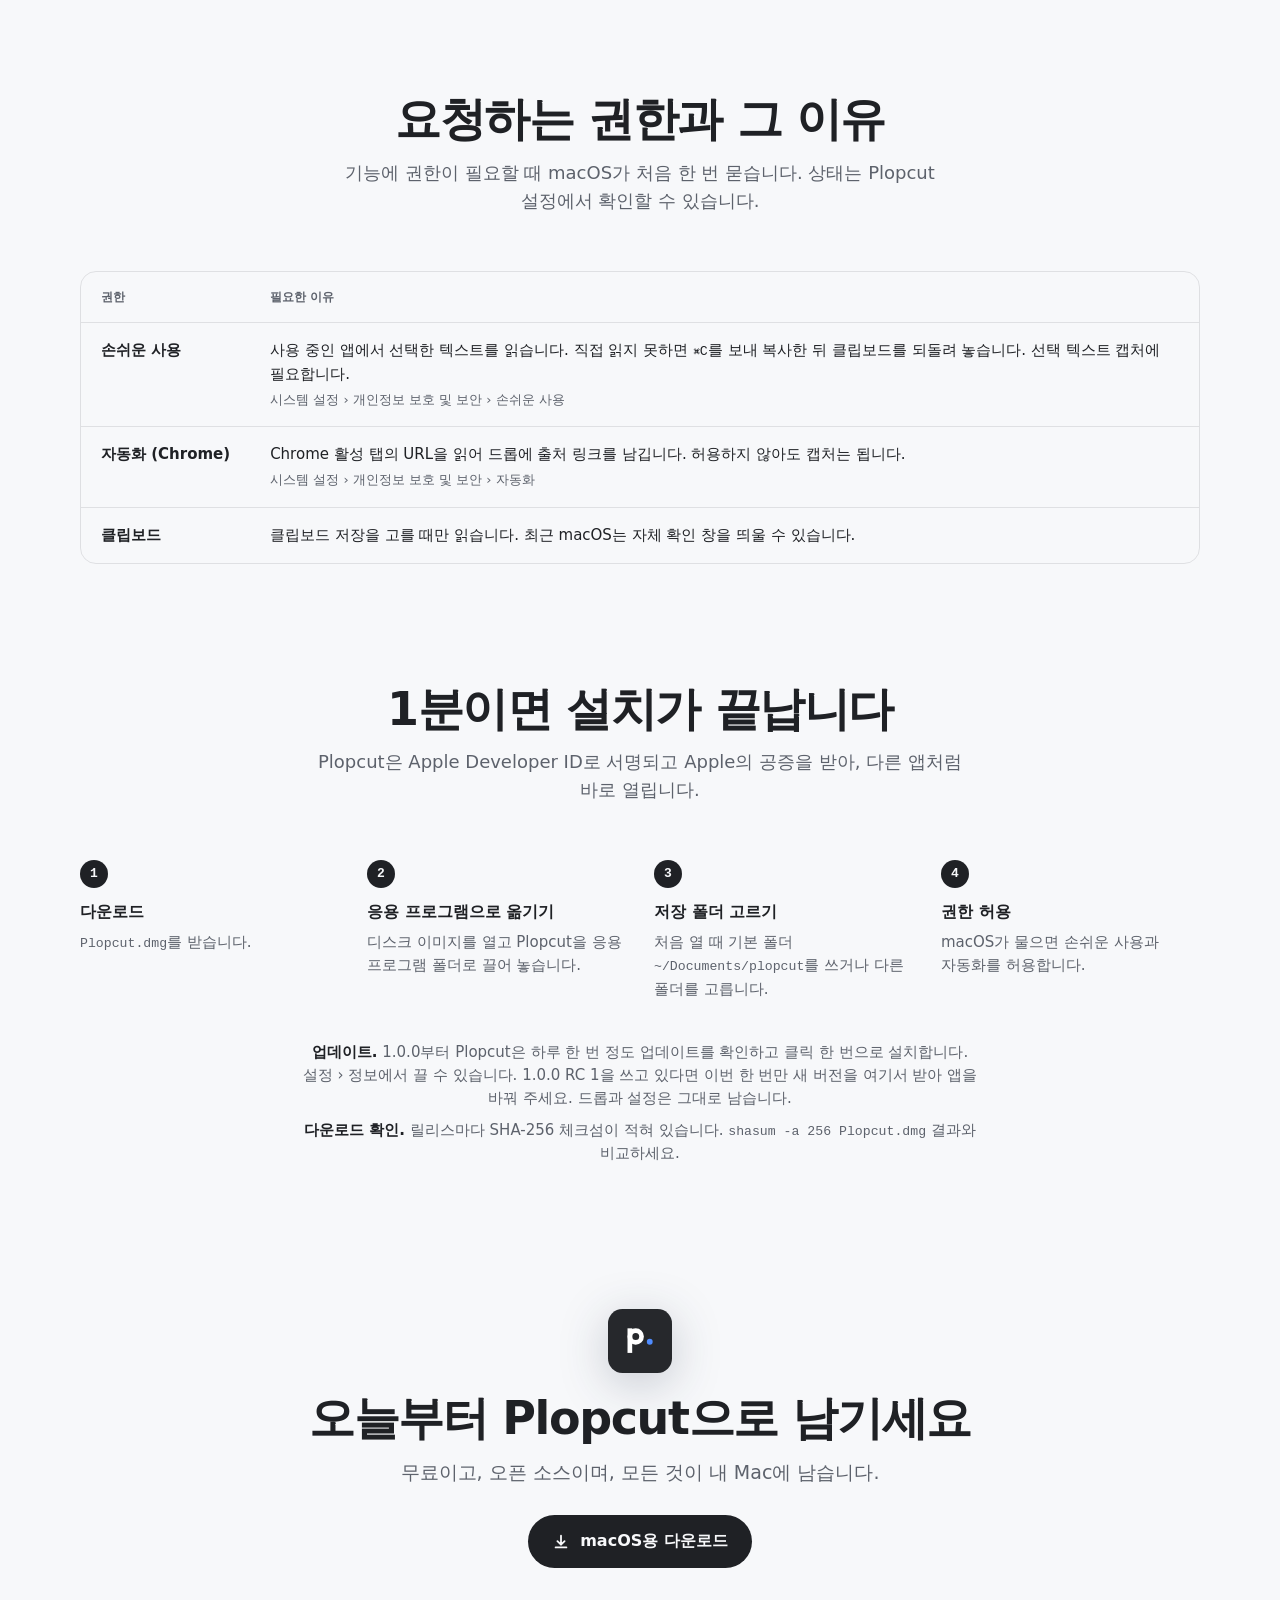
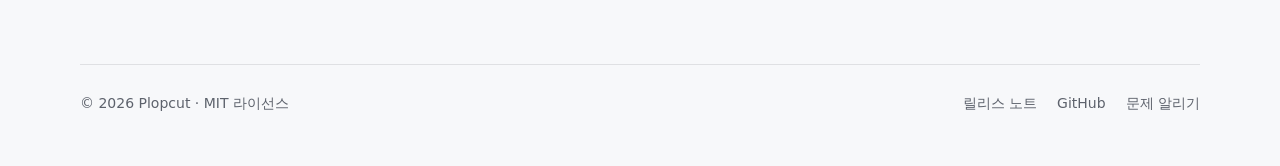
==== commit 3f567a83: "feat: publish the 1.0.0 appcast and describe automatic updates on the site (PLO-119) Co-Authored-By:" ====
--- a/site/ko/index.html
+++ b/site/ko/index.html
@@ -10,6 +10,23 @@
 <link rel="alternate" hreflang="en" href="https://plopcut.com/">
 <link rel="alternate" hreflang="ko" href="https://plopcut.com/ko/">
 <link rel="alternate" hreflang="x-default" href="https://plopcut.com/">
+<meta property="og:type" content="website">
+<meta property="og:site_name" content="Plopcut">
+<meta property="og:url" content="https://plopcut.com/ko/">
+<meta property="og:title" content="Plopcut — 선택한 텍스트를 저장하고, 필요할 때 다시 찾으세요">
+<meta property="og:description" content="Plopcut은 macOS용 무료 오픈 소스 클립보드 앱입니다. 저장하고 싶은 것만 골라 노트와 태그를 붙이고, 내 Mac의 평범한 파일로 보관합니다.">
+<meta property="og:locale" content="ko_KR">
+<meta property="og:locale:alternate" content="en_US">
+<meta property="og:image" content="https://plopcut.com/assets/img/og-ko.png">
+<meta property="og:image:type" content="image/png">
+<meta property="og:image:width" content="1200">
+<meta property="og:image:height" content="630">
+<meta property="og:image:alt" content="Plopcut 앱 아이콘과 문구: 선택한 텍스트를 저장하고, 필요할 때 다시 찾으세요.">
+<meta name="twitter:card" content="summary_large_image">
+<meta name="twitter:title" content="Plopcut — 선택한 텍스트를 저장하고, 필요할 때 다시 찾으세요">
+<meta name="twitter:description" content="Plopcut은 macOS용 무료 오픈 소스 클립보드 앱입니다. 저장하고 싶은 것만 골라 노트와 태그를 붙이고, 내 Mac의 평범한 파일로 보관합니다.">
+<meta name="twitter:image" content="https://plopcut.com/assets/img/og-ko.png">
+<meta name="twitter:image:alt" content="Plopcut 앱 아이콘과 문구: 선택한 텍스트를 저장하고, 필요할 때 다시 찾으세요.">
 <link rel="icon" href="../assets/icon.svg" type="image/svg+xml">
 <link rel="stylesheet" href="../assets/site.css">
 </head>
@@ -164,7 +181,7 @@
           <p style="color:var(--muted);margin:0;font-size:17px">데이터베이스도 전용 형식도 없습니다. 드롭 하나는 폴더 하나이고, 아무 편집기로 읽고 Time Machine으로 백업할 수 있습니다.</p>
           <ul class="checks">
             <li><svg aria-hidden="true"><use href="#check"/></svg><div><b>백그라운드 감시 없음</b><span>클립보드와 선택한 텍스트는 저장할 때만 읽습니다.</span></div></li>
-            <li><svg aria-hidden="true"><use href="#check"/></svg><div><b>네트워크 코드 없음</b><span>아무것도 올리거나 동기화하지 않고, 업데이트 확인도 하지 않습니다.</span></div></li>
+            <li><svg aria-hidden="true"><use href="#check"/></svg><div><b>네트워크는 업데이트 확인에만</b><span>아무것도 올리거나 동기화하지 않습니다. 업데이트 확인은 plopcut.com에 최신 버전을 묻고 앱 버전만 보낼 뿐, 드롭이나 노트는 보내지 않습니다.</span></div></li>
             <li><svg aria-hidden="true"><use href="#check"/></svg><div><b>계정과 분석 도구 없음</b><span>로그인, 오류 보고, 사용 추적이 없습니다. 이 웹사이트에도 분석 도구나 쿠키가 없습니다.</span></div></li>
             <li><svg aria-hidden="true"><use href="#check"/></svg><div><b>MIT 오픈 소스</b><span>코드를 직접 확인할 수 있습니다. <a href="https://github.com/chan-byeong/plopcut/blob/swift/main/docs/privacy.md">개인정보 보호를 어떻게 확인했는지 보기</a></span></div></li>
           </ul>
@@ -201,7 +218,7 @@
         <li><b>권한 허용</b><span>macOS가 물으면 손쉬운 사용과 자동화를 허용합니다.</span></li>
       </ol>
       <div class="note">
-        <div><b>업데이트.</b> <span>Plopcut은 업데이트를 확인하지 않습니다. 새 버전을 여기서 받아 앱을 바꾸면 됩니다. 드롭과 설정은 그대로 남습니다.</span></div>
+        <div><b>업데이트.</b> <span>1.0.0부터 Plopcut은 하루 한 번 정도 업데이트를 확인하고 클릭 한 번으로 설치합니다. 설정 › 정보에서 끌 수 있습니다. 1.0.0 RC 1을 쓰고 있다면 이번 한 번만 새 버전을 여기서 받아 앱을 바꿔 주세요. 드롭과 설정은 그대로 남습니다.</span></div>
         <div><b>다운로드 확인.</b> <span>릴리스마다 SHA-256 체크섬이 적혀 있습니다. <code>shasum -a 256 Plopcut.dmg</code> 결과와 비교하세요.</span></div>
       </div>
     </section>
